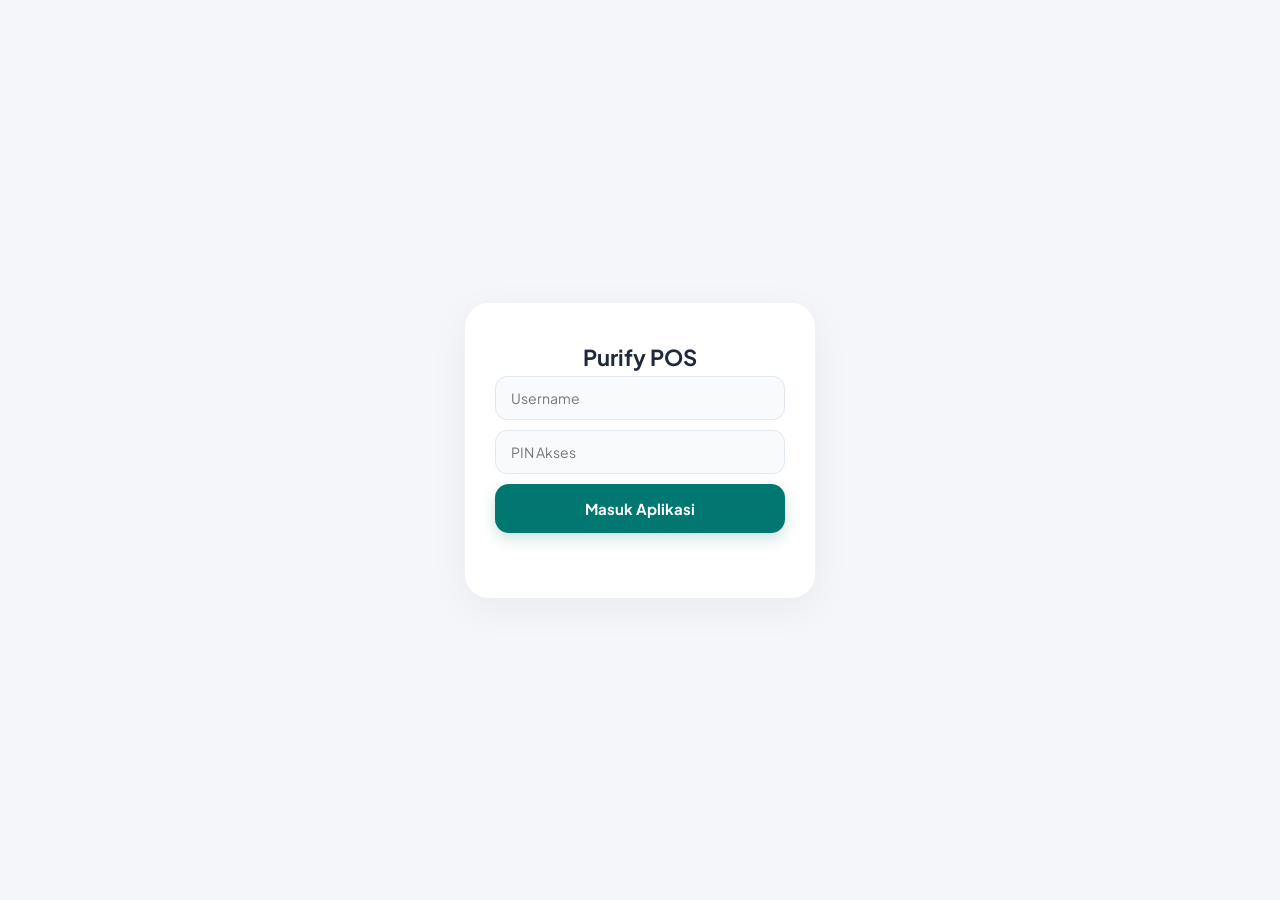
==== index.html @ dd69a397 "Add files via upload" ====
<!DOCTYPE html>
<html lang="id">
<head>
    <meta charset="UTF-8">
    <meta name="viewport" content="width=device-width, initial-scale=1.0, maximum-scale=1.0, user-scalable=no">
    <title>Purify POS</title>
    <link href="https://fonts.googleapis.com/css2?family=Plus+Jakarta+Sans:wght@400;600;700&display=swap" rel="stylesheet">
    <link rel="stylesheet" href="style.css">
</head>
<body>

    <div id="loginScreen" class="login-wrapper">
        <div class="login-card">
            <h2>Purify POS</h2>
            <input type="text" id="loginUsername" class="input-field" placeholder="Username">
            <input type="password" id="loginPin" class="input-field" placeholder="PIN Akses">
            <button id="loginBtn" class="btn-primary">Masuk Aplikasi</button>
            <p id="loginMessage" style="color:red; font-size:12px;"></p>
        </div>
    </div>

    <div id="mainApp" style="display: none;">
        <header class="app-header">
            <div class="brand-info"><h1>Purify Laundry</h1><span id="activeUserLabel"></span></div>
            <button id="logoutBtn" class="icon-btn">⎋</button>
        </header>

        <!-- DASHBOARD -->
        <div id="dashboardView" class="view-section active">
            <div class="dashboard-container">
                <h2 id="welcomeGreeting">Halo!</h2>
                <div id="financeCard" class="finance-card" style="display:none; background:#007770; color:white; padding:15px; border-radius:10px; margin-bottom:15px;">
                    <div style="display:flex; justify-content:space-between;">
                        <h3>📊 Ringkasan Keuangan</h3>
                        <button onclick="setSaldoAwal()">⚙️ Saldo Awal</button>
                    </div>
                    <div style="display:grid; grid-template-columns:1fr 1fr;">
                        <div><p>Saldo Aktual</p><h2 id="saldoAktualTxt">Rp 0</h2></div>
                        <div><p>Saldo Proyeksi</p><h2 id="saldoProyeksiTxt">Rp 0</h2></div>
                    </div>
                </div>
                <div class="menu-grid">
                    <div class="menu-card" id="cardPos" onclick="switchView('posView')">🛒 Kasir</div>
                    <div class="menu-card" id="cardCashOut" onclick="switchView('cashOutView')">💸 Kas Keluar</div>
                    <div class="menu-card" id="cardHistory" onclick="switchView('historyView')">📋 Riwayat</div>
                    <div class="menu-card" id="cardFinance" onclick="switchView('dashboardView')">📊 Keuangan</div>
                    <div class="menu-card" id="cardAddService" onclick="openAddProductModal()">➕ Layanan</div>
                    <div class="menu-card" id="cardSettings" onclick="switchView('settingsView')">⚙️ Pengaturan</div>
                </div>
            </div>
        </div>

        <!-- HALAMAN LAIN -->
        <div id="posView" class="view-section" style="display:none;">...</div>
        <div id="cashOutView" class="view-section" style="display:none;">...</div>
        <div id="historyView" class="view-section" style="display:none;">...</div>
        <div id="settingsView" class="view-section" style="display:none;">
            <h2>Pengaturan Pengguna</h2>
            <button onclick="document.getElementById('addUserModal').style.display='flex'">+ Tambah User</button>
            <div id="userList"></div>
        </div>

        <!-- MODALS -->
        <div id="addUserModal" class="modal-overlay" style="display:none;">
            <div class="modal-card">
                <h3>Tambah Pengguna</h3>
                <input type="text" id="newUsername" placeholder="Username">
                <input type="number" id="newUserPin" placeholder="PIN">
                <select id="newUserRole"><option value="Kasir">Kasir</option><option value="Owner">Owner</option></select>
                <div id="permsContainer">
                    <label><input type="checkbox" class="perm-checkbox" value="pos"> POS</label>
                    <label><input type="checkbox" class="perm-checkbox" value="cash_out"> Kas Keluar</label>
                    <label><input type="checkbox" class="perm-checkbox" value="history"> Riwayat</label>
                </div>
                <button id="saveUserBtn">Simpan</button>
            </div>
        </div>
        <div id="editUserModal" class="modal-overlay" style="display:none;">...</div>
    </div>
    <script src="script.js"></script>
</body>
</html>
---- style.css ----
:root {
    --primary: #007770;
    --primary-dark: #005b54;
    --bg-color: #f4f6f9;
    --surface: #ffffff;
    --text-main: #1e293b;
    --text-muted: #64748b;
    --border-color: #e2e8f0;
    --danger: #ef4444;
}

* { box-sizing: border-box; margin: 0; padding: 0; font-family: 'Plus Jakarta Sans', sans-serif; }
body { background-color: var(--bg-color); color: var(--text-main); -webkit-tap-highlight-color: transparent; }

/* Login Screen */
.login-wrapper { position: fixed; inset: 0; background: var(--bg-color); display: flex; justify-content: center; align-items: center; z-index: 9999; }
.login-card { background: var(--surface); padding: 40px 30px; border-radius: 24px; box-shadow: 0 10px 40px rgba(0,0,0,0.05); width: 90%; max-width: 350px; text-align: center; }
.login-logo { background: var(--primary); color: white; width: 60px; height: 60px; border-radius: 18px; display: flex; justify-content: center; align-items: center; font-size: 28px; font-weight: 700; margin: 0 auto 20px; box-shadow: 0 8px 20px rgba(0, 119, 112, 0.25); }
.login-card h2 { font-size: 22px; color: var(--text-main); margin-bottom: 5px; }
.login-card p { font-size: 14px; color: var(--text-muted); margin-bottom: 25px; }
.error-text { color: var(--danger); font-size: 13px; margin-top: 10px; font-weight: 500; }

/* Header Utama */
.app-header { background: var(--surface); padding: 15px 20px; display: flex; justify-content: space-between; align-items: center; border-bottom: 1px solid var(--border-color); position: sticky; top: 0; z-index: 100; }
.brand-info h1 { font-size: 18px; font-weight: 700; color: var(--primary); }
.user-badge { font-size: 11px; background: #e2e8f0; padding: 3px 8px; border-radius: 12px; font-weight: 600; color: var(--text-muted); }
.header-actions { display: flex; gap: 10px; }
.icon-btn { background: #f1f5f9; border: none; width: 36px; height: 36px; border-radius: 50%; font-size: 18px; color: var(--text-main); font-weight: 600; cursor: pointer; transition: 0.2s; }
.icon-btn:hover { background: #e2e8f0; }
.logout-btn { color: var(--danger); font-size: 16px; }

/* Scroll Kategori */
.category-scroll { display: flex; gap: 10px; padding: 15px 20px; overflow-x: auto; white-space: nowrap; background: var(--bg-color); scrollbar-width: none; }
.category-scroll::-webkit-scrollbar { display: none; }
.tab-btn { background: var(--surface); border: 1px solid var(--border-color); padding: 8px 20px; border-radius: 20px; font-size: 14px; font-weight: 600; color: var(--text-muted); cursor: pointer; transition: 0.2s; }
.tab-btn.active { background: var(--primary); color: white; border-color: var(--primary); box-shadow: 0 4px 10px rgba(0, 119, 112, 0.2); }

/* Grid Produk */
.product-area { padding: 0 20px 100px 20px; }
.product-grid { display: grid; grid-template-columns: repeat(2, 1fr); gap: 12px; }
.product-card { background: var(--surface); padding: 15px; border-radius: 16px; box-shadow: 0 2px 8px rgba(0,0,0,0.03); text-align: left; cursor: pointer; position: relative; border: 1px solid transparent; transition: 0.2s; }
.product-card:active { transform: scale(0.97); }
.product-card h4 { font-size: 13px; color: var(--text-main); margin-bottom: 6px; line-height: 1.3; }
.product-card p { font-size: 14px; color: var(--primary); font-weight: 700; }
.delete-product-btn { position: absolute; top: -5px; right: -5px; background: var(--danger); color: white; border: none; width: 24px; height: 24px; border-radius: 50%; font-size: 12px; cursor: pointer; box-shadow: 0 2px 5px rgba(239, 68, 68, 0.3); }

/* Floating Cart (Melayang Bawah) */
.floating-cart { position: fixed; bottom: 20px; left: 50%; transform: translateX(-50%); width: 90%; max-width: 400px; background: var(--primary-dark); border-radius: 100px; padding: 10px 15px 10px 25px; display: flex; justify-content: space-between; align-items: center; box-shadow: 0 10px 25px rgba(0, 91, 84, 0.4); z-index: 1000; animation: slideUp 0.3s ease-out; }
@keyframes slideUp { from { bottom: -100px; } to { bottom: 20px; } }
.fc-info { display: flex; flex-direction: column; }
.fc-count { color: #cbd5e1; font-size: 11px; font-weight: 600; }
.fc-total { color: white; font-size: 16px; font-weight: 700; }
.fc-btn { background: white; color: var(--primary-dark); border: none; padding: 8px 16px; border-radius: 50px; font-size: 13px; font-weight: 700; cursor: pointer; display: flex; align-items: center; gap: 5px; }

/* Bottom Sheet Checkout (Layar Meluncur) */
.checkout-overlay { position: fixed; inset: 0; background: rgba(0,0,0,0.5); z-index: 1999; opacity: 0; visibility: hidden; transition: 0.3s; backdrop-filter: blur(2px); }
.checkout-overlay.active { opacity: 1; visibility: visible; }
.bottom-sheet { position: fixed; bottom: 0; left: 0; width: 100%; height: 85vh; background: var(--surface); border-radius: 24px 24px 0 0; z-index: 2000; transform: translateY(100%); transition: transform 0.3s cubic-bezier(0.2, 0.8, 0.2, 1); display: flex; flex-direction: column; box-shadow: 0 -10px 30px rgba(0,0,0,0.1); }
.bottom-sheet.active { transform: translateY(0); }
.sheet-header { padding: 20px; border-bottom: 1px solid var(--border-color); display: flex; justify-content: space-between; align-items: center; }
.sheet-header h2 { font-size: 18px; }
.close-btn { background: #f1f5f9; border: none; width: 30px; height: 30px; border-radius: 50%; font-size: 16px; font-weight: bold; cursor: pointer; }
.sheet-body { flex: 1; overflow-y: auto; padding: 20px; }

/* Isi Keranjang */
.cart-item-row { display: flex; justify-content: space-between; align-items: center; padding: 12px 0; border-bottom: 1px dashed var(--border-color); }
.cart-item-info span { font-size: 13px; font-weight: 600; }
.cart-item-qty { display: flex; align-items: center; gap: 8px; margin-top: 5px; }
.qty-input { width: 55px; padding: 5px; text-align: center; border: 1px solid var(--border-color); border-radius: 6px; font-size: 13px; font-weight: 600; outline: none; }
.btn-remove { background: #fee2e2; color: var(--danger); border: none; width: 28px; height: 28px; border-radius: 6px; font-weight: bold; }

/* Input & Formulir */
.input-field, .input-prefix { width: 100%; padding: 12px 15px; border: 1px solid var(--border-color); border-radius: 12px; font-size: 14px; background: #f8fafc; outline: none; margin-bottom: 10px; }
.input-field:focus { border-color: var(--primary); background: white; }
.payment-section h3 { font-size: 14px; color: var(--text-muted); margin-bottom: 10px; }
.summary-row { display: flex; justify-content: space-between; align-items: center; font-size: 14px; font-weight: 600; color: var(--text-muted); margin-bottom: 10px; }
.highlight-text { font-size: 18px; font-weight: 700; color: var(--text-main); }
.input-prefix { display: flex; align-items: center; padding: 0 15px; margin-bottom: 0; }
.input-prefix input { border: none; background: transparent; width: 100%; text-align: right; font-weight: 700; font-size: 16px; outline: none; }
.divider { border-top: 1px solid var(--border-color); padding-top: 12px; margin-top: 5px; }
.sheet-footer { padding: 20px; border-top: 1px solid var(--border-color); background: white; }

/* Tombol Utama */
.btn-primary { width: 100%; background: var(--primary); color: white; border: none; padding: 15px; border-radius: 14px; font-size: 15px; font-weight: 700; cursor: pointer; box-shadow: 0 6px 15px rgba(0, 119, 112, 0.2); }
.btn-primary:disabled { background: #94a3b8; box-shadow: none; }
.btn-primary-small { background: var(--primary); color: white; border: none; padding: 10px 20px; border-radius: 10px; font-weight: 600; cursor: pointer; }
.btn-text { background: none; border: none; color: var(--text-muted); font-weight: 600; cursor: pointer; }

/* Modal Tambah Layanan */
.modal-overlay { position: fixed; inset: 0; background: rgba(0,0,0,0.5); display: flex; justify-content: center; align-items: center; z-index: 3000; }
.modal-card { background: white; padding: 25px; border-radius: 20px; width: 90%; max-width: 350px; }
.input-group { display: flex; flex-direction: column; gap: 5px; margin-bottom: 15px; }
.input-group label { font-size: 12px; font-weight: 600; color: var(--text-muted); }
.input-group input, .input-group select { padding: 12px; border: 1px solid var(--border-color); border-radius: 10px; font-size: 14px; background: #f8fafc; outline: none; }
.modal-actions { display: flex; justify-content: flex-end; gap: 15px; margin-top: 20px; }

@media (min-width: 768px) {
    .product-grid { grid-template-columns: repeat(4, 1fr); }
    .bottom-sheet { width: 450px; left: auto; right: 0; border-radius: 24px 0 0 24px; height: 100vh; transform: translateX(100%); }
    .bottom-sheet.active { transform: translateX(0); }
}
/* --- BOTTOM NAVIGATION BAR --- */
.bottom-nav {
    position: fixed;
    bottom: 0; left: 0; width: 100%;
    height: 60px;
    background: var(--surface);
    border-top: 1px solid var(--border-color);
    display: flex;
    justify-content: space-around;
    align-items: center;
    z-index: 500;
}

.nav-item {
    background: none; border: none;
    display: flex; flex-direction: column; align-items: center;
    gap: 2px; cursor: pointer; color: var(--text-muted);
    font-size: 11px; font-weight: 600; width: 50%;
    transition: 0.2s;
}

.nav-icon { font-size: 20px; }
.nav-item.active { color: var(--primary); }

/* Penyesuaian agar konten tidak tertutup nav bar & floating cart */
.product-area { padding: 0 20px 140px 20px; }

/* --- HALAMAN RIWAYAT TRANSAKSI --- */
.view-section { width: 100%; }
.history-header {
    padding: 15px 20px; display: flex; justify-content: space-between; align-items: center;
    background: var(--surface); border-bottom: 1px solid var(--border-color);
}
.history-header h2 { font-size: 18px; color: var(--text-main); }
.history-list { padding: 15px 20px 100px 20px; display: flex; flex-direction: column; gap: 12px; }

.history-card {
    background: var(--surface);
    border-radius: 14px;
    padding: 15px;
    box-shadow: 0 2px 8px rgba(0,0,0,0.03);
    border: 1px solid var(--border-color);
    display: flex;
    flex-direction: column;
    gap: 8px;
}

.hc-top { display: flex; justify-content: space-between; align-items: center; }
.hc-inv { font-weight: 700; font-size: 13px; color: var(--primary); }
.hc-date { font-size: 11px; color: var(--text-muted); }
.hc-middle { font-size: 13px; color: var(--text-main); font-weight: 600; border-top: 1px dashed var(--border-color); border-bottom: 1px dashed var(--border-color); padding: 8px 0; }
.hc-bottom { display: flex; justify-content: space-between; align-items: center; }
.hc-cust { font-size: 12px; color: var(--text-muted); }
.hc-total { font-size: 14px; font-weight: 700; color: var(--text-main); }

/* Badge Status Lunas / Belum Lunas */
.badge {
    font-size: 10px; font-weight: 700; padding: 3px 8px; border-radius: 6px;
    text-transform: uppercase;
}
.badge.lunas { background: #d1fae5; color: #065f46; }
.badge.belum { background: #fee2e2; color: #991b1b; }
/* --- TOMBOL WHATSAPP DI RIWAYAT --- */
.btn-wa {
    background: #25D366; /* Warna Hijau Khas WhatsApp */
    color: white;
    border: none;
    padding: 6px 12px;
    border-radius: 8px;
    font-size: 11px;
    font-weight: 700;
    cursor: pointer;
    box-shadow: 0 4px 10px rgba(37, 211, 102, 0.3);
    transition: 0.2s;
}
.btn-wa:active {
    transform: scale(0.95);
}

/* --- DASHBOARD MENU UTAMA --- */
.dashboard-container {
    padding: 20px;
    display: flex;
    flex-direction: column;
    gap: 20px;
    max-width: 600px;
    margin: 0 auto;
}

.dashboard-banner {
    background: linear-gradient(135deg, var(--primary), #004d47);
    color: white;
    padding: 24px;
    border-radius: 16px;
    box-shadow: 0 4px 15px rgba(0, 119, 112, 0.2);
}

.dashboard-banner h2 { font-size: 20px; margin-bottom: 5px; }
.dashboard-banner p { font-size: 13px; opacity: 0.9; }

.menu-grid {
    display: grid;
    grid-template-columns: repeat(2, 1fr);
    gap: 15px;
}

.menu-card {
    background: var(--surface);
    border: 1px solid var(--border-color);
    border-radius: 16px;
    padding: 20px;
    display: flex;
    flex-direction: column;
    align-items: center;
    justify-content: center;
    gap: 12px;
    cursor: pointer;
    box-shadow: 0 2px 8px rgba(0,0,0,0.03);
    transition: 0.2s;
}

.menu-card:active {
    transform: scale(0.96);
    background: #f1f5f9;
}

.menu-icon {
    font-size: 32px;
    background: #e0f2f1;
    width: 60px; height: 60px;
    display: flex; align-items: center; justify-content: center;
    border-radius: 50%;
}

.menu-title {
    font-size: 14px;
    font-weight: 700;
    color: var(--text-main);
    text-align: center;
}

/* Tombol Kembali ke Menu Utama di setiap halaman */
.back-header {
    display: flex;
    align-items: center;
    gap: 12px;
    padding: 15px 20px;
    background: var(--surface);
    border-bottom: 1px solid var(--border-color);
}
.back-btn {
    background: none; border: none; font-size: 20px; cursor: pointer; color: var(--text-main);
}
.back-header h2 { font-size: 16px; color: var(--text-main); }
/* --- FORMULIR KASIR (ONE-PAGE POS) --- */
.form-card {
    background: var(--surface);
    border: 1px solid var(--border-color);
    border-radius: 12px;
    padding: 15px;
    box-shadow: 0 2px 8px rgba(0,0,0,0.02);
}
.form-card h3 {
    font-size: 14px;
    color: var(--primary);
    margin-bottom: 12px;
    border-bottom: 1px dashed var(--border-color);
    padding-bottom: 8px;
}
.bottom-sticky-bar {
    position: fixed;
    bottom: 0; left: 0; width: 100%;
    background: var(--surface);
    padding: 15px 20px;
    border-top: 1px solid var(--border-color);
    box-shadow: 0 -4px 15px rgba(0,0,0,0.05);
    z-index: 100;
}
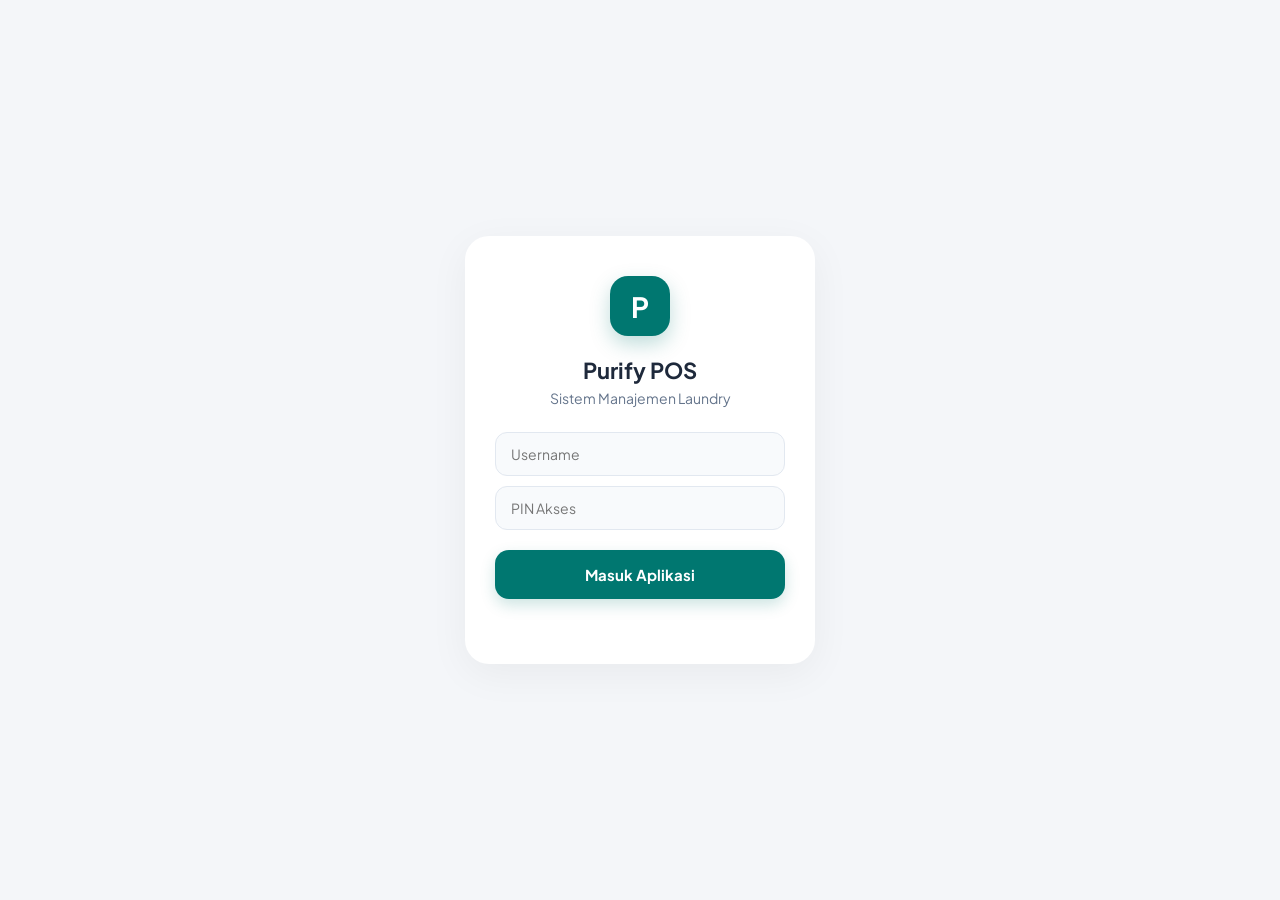
==== commit cba15d80: "Add files via upload" ====
--- a/index.html
+++ b/index.html
@@ -1,82 +1,488 @@
 <!DOCTYPE html>
+
 <html lang="id">
+
 <head>
+
     <meta charset="UTF-8">
+
     <meta name="viewport" content="width=device-width, initial-scale=1.0, maximum-scale=1.0, user-scalable=no">
+
     <title>Purify POS</title>
-    <link href="https://fonts.googleapis.com/css2?family=Plus+Jakarta+Sans:wght@400;600;700&display=swap" rel="stylesheet">
+
+    <link rel="manifest" href="manifest.json">
+
+    <meta name="theme-color" content="#007770">
+
+    <link rel="apple-touch-icon" href="icon-192.png">
+
+    <link href="https://fonts.googleapis.com/css2?family=Plus+Jakarta+Sans:wght@400;500;600;700&display=swap" rel="stylesheet">
+
     <link rel="stylesheet" href="style.css">
+
 </head>
+
 <body>
 
+
+
+    <!-- LAYAR LOGIN -->
+
     <div id="loginScreen" class="login-wrapper">
+
         <div class="login-card">
+
+            <div class="login-logo">P</div>
+
             <h2>Purify POS</h2>
+
+            <p>Sistem Manajemen Laundry</p>
+
             <input type="text" id="loginUsername" class="input-field" placeholder="Username">
+
             <input type="password" id="loginPin" class="input-field" placeholder="PIN Akses">
-            <button id="loginBtn" class="btn-primary">Masuk Aplikasi</button>
-            <p id="loginMessage" style="color:red; font-size:12px;"></p>
-        </div>
+
+            <button id="loginBtn" class="btn-primary" style="margin-top: 10px;">Masuk Aplikasi</button>
+
+            <p id="loginMessage" class="error-text"></p>
+
+        </div>
+
     </div>
 
+
+
+    <!-- APLIKASI UTAMA -->
+
     <div id="mainApp" style="display: none;">
+
         <header class="app-header">
-            <div class="brand-info"><h1>Purify Laundry</h1><span id="activeUserLabel"></span></div>
-            <button id="logoutBtn" class="icon-btn">⎋</button>
+
+            <div class="brand-info">
+
+                <h1>Purify Laundry</h1>
+
+                <span id="activeUserLabel" class="user-badge">Kasir</span>
+
+            </div>
+
+            <div class="header-actions">
+
+                <button id="logoutBtn" class="icon-btn logout-btn" title="Keluar">⎋</button>
+
+            </div>
+
         </header>
 
-        <!-- DASHBOARD -->
-        <div id="dashboardView" class="view-section active">
-            <div class="dashboard-container">
-                <h2 id="welcomeGreeting">Halo!</h2>
-                <div id="financeCard" class="finance-card" style="display:none; background:#007770; color:white; padding:15px; border-radius:10px; margin-bottom:15px;">
-                    <div style="display:flex; justify-content:space-between;">
-                        <h3>📊 Ringkasan Keuangan</h3>
-                        <button onclick="setSaldoAwal()">⚙️ Saldo Awal</button>
+
+
+       <!-- 1. HALAMAN UTAMA: DASHBOARD -->
+
+<div id="dashboardView" class="view-section active">
+
+    <div class="dashboard-container">
+
+        <div class="dashboard-banner">
+
+            <h2 id="welcomeGreeting">Halo, Kasir 👋</h2>
+
+            <p>Silakan pilih menu operasional di bawah ini:</p>
+
+        </div>
+
+
+
+        <!-- PANEL MONITORING KEUANGAN (Hanya Owner) -->
+
+        <div id="financeCard" class="finance-card" style="display: none; background: linear-gradient(135deg, var(--primary), #004d47); color: white; padding: 20px; border-radius: 16px; margin-bottom: 20px; box-shadow: 0 4px 15px rgba(0, 119, 112, 0.2);">
+
+            <div style="display: flex; justify-content: space-between; align-items: center; margin-bottom: 15px; border-bottom: 1px solid rgba(255,255,255,0.2); padding-bottom: 10px;">
+
+                <h3 style="margin: 0; font-size: 15px;">📊 Ringkasan Keuangan</h3>
+
+                <button onclick="setSaldoAwal()" style="background: rgba(255,255,255,0.2); border: none; color: white; padding: 5px 10px; border-radius: 6px; font-size: 12px; cursor: pointer;">⚙️ Saldo Awal</button>
+
+            </div>
+
+            <div style="display: grid; grid-template-columns: 1fr 1fr; gap: 15px;">
+
+                <div>
+
+                    <p style="margin: 0; font-size: 12px; opacity: 0.9;">Saldo Aktual (Di Laci)</p>
+
+                    <h2 id="saldoAktualTxt" style="margin: 5px 0 0 0; font-size: 18px; color: #a7f3d0;">Rp 0</h2>
+
+                </div>
+
+                <div>
+
+                    <p style="margin: 0; font-size: 12px; opacity: 0.9;">Saldo Proyeksi (+Piutang)</p>
+
+                    <h2 id="saldoProyeksiTxt" style="margin: 5px 0 0 0; font-size: 18px; color: #fde68a;">Rp 0</h2>
+
+                </div>
+
+            </div>
+
+        </div>
+
+
+
+        <!-- GRID MENU -->
+
+        <div class="menu-grid">
+
+            <div class="menu-card" id="cardPos" onclick="switchView('posView')">
+
+                <div class="menu-icon">🛒</div><span class="menu-title">Kasir (POS)</span>
+
+            </div>
+
+            <div class="menu-card" id="cardCashOut" onclick="switchView('cashOutView')">
+
+                <div class="menu-icon">💸</div><span class="menu-title">Kas Keluar</span>
+
+            </div>
+
+            <div class="menu-card" id="cardHistory" onclick="switchView('historyView')">
+
+                <div class="menu-icon">📋</div><span class="menu-title">Riwayat</span>
+
+            </div>
+
+            <div class="menu-card" id="cardFinance" onclick="switchView('dashboardView')">
+
+                <div class="menu-icon">📊</div><span class="menu-title">Keuangan</span>
+
+            </div>
+
+            <div class="menu-card" id="cardAddService" onclick="openAddProductModal()">
+
+                <div class="menu-icon">➕</div><span class="menu-title">Tambah Layanan</span>
+
+            </div>
+
+            <div class="menu-card" id="cardSettings" onclick="switchView('settingsView')">
+
+                <div class="menu-icon">⚙️</div><span class="menu-title">Pengaturan</span>
+
+            </div>
+
+        </div>
+
+    </div>
+
+</div>
+
+
+
+        <!-- 2. HALAMAN KASIR (FULL FORM) -->
+
+        <div id="posView" class="view-section" style="display: none; padding-bottom: 100px;">
+
+            <div class="back-header">
+
+                <button class="back-btn" onclick="switchView('dashboardView')">←</button>
+
+                <h2>Formulir Transaksi Baru</h2>
+
+            </div>
+
+            <div style="padding: 15px; display: flex; flex-direction: column; gap: 15px;">
+
+                <div class="form-card">
+
+                    <h3>1. Data Pelanggan</h3>
+
+                    <input type="text" id="customerName" class="input-field" placeholder="Nama Pelanggan (Ketik untuk cari...)" list="customerList" autocomplete="off">
+
+                    <datalist id="customerList"></datalist>
+
+                    <input type="tel" id="customerWA" class="input-field" placeholder="No. WhatsApp (Otomatis jika data ada)">
+
+                </div>
+
+                <div class="form-card">
+
+                    <h3>2. Pilih Layanan</h3>
+
+                    <div class="category-scroll" style="margin-bottom: 10px;">
+
+                        <button class="tab-btn active" data-category="Kiloan">Kiloan</button>
+
+                        <button class="tab-btn" data-category="Satuan">Satuan</button>
+
                     </div>
-                    <div style="display:grid; grid-template-columns:1fr 1fr;">
-                        <div><p>Saldo Aktual</p><h2 id="saldoAktualTxt">Rp 0</h2></div>
-                        <div><p>Saldo Proyeksi</p><h2 id="saldoProyeksiTxt">Rp 0</h2></div>
+
+                    <div class="product-grid" id="productGrid" style="display: grid; grid-template-columns: 1fr 1fr; gap: 10px; max-height: 250px; overflow-y: auto; padding: 10px; background: #f8fafc; border-radius: 8px; border: 1px solid #e2e8f0;"></div>
+
+                </div>
+
+                <div class="form-card">
+
+                    <h3>3. Rincian Pesanan</h3>
+
+                    <div class="cart-items" id="cartItems"></div>
+
+                </div>
+
+                <div class="form-card">
+
+                    <h3>4. Pembayaran</h3>
+
+                    <div class="summary-row" style="margin-bottom: 12px;">
+
+                        <span style="font-size: 13px; font-weight: 600;">Status Pembayaran</span>
+
+                        <select id="paymentStatus" class="input-field" style="width: 150px; margin-bottom: 0; padding: 8px; font-weight: 600; color: var(--primary);">
+
+                            <option value="Lunas">Lunas</option><option value="Belum Lunas">Belum Lunas (Nanti)</option>
+
+                        </select>
+
                     </div>
-                </div>
-                <div class="menu-grid">
-                    <div class="menu-card" id="cardPos" onclick="switchView('posView')">🛒 Kasir</div>
-                    <div class="menu-card" id="cardCashOut" onclick="switchView('cashOutView')">💸 Kas Keluar</div>
-                    <div class="menu-card" id="cardHistory" onclick="switchView('historyView')">📋 Riwayat</div>
-                    <div class="menu-card" id="cardFinance" onclick="switchView('dashboardView')">📊 Keuangan</div>
-                    <div class="menu-card" id="cardAddService" onclick="openAddProductModal()">➕ Layanan</div>
-                    <div class="menu-card" id="cardSettings" onclick="switchView('settingsView')">⚙️ Pengaturan</div>
-                </div>
-            </div>
-        </div>
-
-        <!-- HALAMAN LAIN -->
-        <div id="posView" class="view-section" style="display:none;">...</div>
-        <div id="cashOutView" class="view-section" style="display:none;">...</div>
-        <div id="historyView" class="view-section" style="display:none;">...</div>
-        <div id="settingsView" class="view-section" style="display:none;">
-            <h2>Pengaturan Pengguna</h2>
-            <button onclick="document.getElementById('addUserModal').style.display='flex'">+ Tambah User</button>
-            <div id="userList"></div>
-        </div>
+
+                    <div class="summary-row"><span>Total Tagihan</span><span id="totalPrice" class="highlight-text">Rp 0</span></div>
+
+                    <div class="summary-row input-row">
+
+                        <span>Tunai / Bayar</span>
+
+                        <div class="input-prefix"><span>Rp</span><input type="number" id="cashGiven" placeholder="0"></div>
+
+                    </div>
+
+                    <div class="summary-row divider"><span>Kembalian</span><span id="changeAmount">Rp 0</span></div>
+
+                </div>
+
+            </div>
+
+            <div class="bottom-sticky-bar">
+
+                <button class="btn-primary" id="checkoutBtn" style="width: 100%; font-size: 15px; padding: 14px;">Selesaikan Transaksi</button>
+
+            </div>
+
+        </div>
+
+
+
+        <!-- 3. HALAMAN KAS KELUAR -->
+
+        <div id="cashOutView" class="view-section" style="display: none;">
+
+            <div class="back-header"><button class="back-btn" onclick="switchView('dashboardView')">←</button><h2>Pencatatan Kas Keluar</h2></div>
+
+            <div style="padding: 20px;">
+
+                <button id="openCashOutModal" class="btn-primary" style="margin-bottom: 20px;">+ Catat Pengeluaran Baru</button>
+
+                <div class="history-list" id="cashOutList"></div>
+
+            </div>
+
+        </div>
+
+
+
+        <!-- 4. HALAMAN RIWAYAT TRANSAKSI -->
+
+        <div id="historyView" class="view-section" style="display: none;">
+
+            <div class="back-header"><button class="back-btn" onclick="switchView('dashboardView')">←</button><h2>Riwayat Transaksi</h2><button id="refreshHistoryBtn" class="icon-btn" title="Muat Ulang" style="margin-left: auto;">🔄</button></div>
+
+            <div class="history-list" id="historyList" style="padding: 20px; padding-bottom: 100px;"></div>
+
+        </div>
+
+
+
+        <!-- 5. HALAMAN PENGATURAN AKSES (KHUSUS OWNER) -->
+
+        <div id="settingsView" class="view-section" style="display: none;">
+
+            <div class="back-header"><button class="back-btn" onclick="switchView('dashboardView')">←</button><h2>Pengaturan Pengguna</h2></div>
+
+            <div style="padding: 20px;">
+
+                <button onclick="document.getElementById('addUserModal').style.display='flex'" class="btn-primary" style="margin-bottom: 20px;">+ Tambah Pengguna</button>
+
+                <div class="history-list" id="userList"></div>
+
+            </div>
+
+        </div>
+
+
 
         <!-- MODALS -->
-        <div id="addUserModal" class="modal-overlay" style="display:none;">
+
+        <!-- Modal Tambah Layanan -->
+
+        <div id="addProductModal" class="modal-overlay" style="display: none;">
+
             <div class="modal-card">
-                <h3>Tambah Pengguna</h3>
-                <input type="text" id="newUsername" placeholder="Username">
-                <input type="number" id="newUserPin" placeholder="PIN">
-                <select id="newUserRole"><option value="Kasir">Kasir</option><option value="Owner">Owner</option></select>
-                <div id="permsContainer">
-                    <label><input type="checkbox" class="perm-checkbox" value="pos"> POS</label>
-                    <label><input type="checkbox" class="perm-checkbox" value="cash_out"> Kas Keluar</label>
-                    <label><input type="checkbox" class="perm-checkbox" value="history"> Riwayat</label>
-                </div>
-                <button id="saveUserBtn">Simpan</button>
-            </div>
-        </div>
-        <div id="editUserModal" class="modal-overlay" style="display:none;">...</div>
+
+                <h3>Tambah Layanan</h3>
+
+                <div class="input-group"><label>Nama Layanan</label><input type="text" id="newProductName"></div>
+
+                <div class="input-group"><label>Harga (Rp)</label><input type="number" id="newProductPrice"></div>
+
+                <div class="input-group">
+
+                    <label>Kategori</label>
+
+                    <select id="newProductCategory"><option value="Kiloan">Cuci Kiloan</option><option value="Satuan">Cuci Satuan</option></select>
+
+                </div>
+
+                <div class="modal-actions">
+
+                    <button id="cancelAddBtn" class="btn-text">Batal</button>
+
+                    <button id="saveProductBtn" class="btn-primary-small">Simpan</button>
+
+                </div>
+
+            </div>
+
+        </div>
+
+       
+
+        <!-- Modal Kas Keluar -->
+
+        <div id="cashOutModal" class="modal-overlay" style="display: none;">
+
+            <div class="modal-card">
+
+                <h3>Form Kas Keluar</h3>
+
+                <div class="input-group"><label>Keterangan Pengeluaran</label><input type="text" id="coDescription"></div>
+
+                <div class="input-group"><label>Jumlah Nominal (Rp)</label><input type="number" id="coAmount"></div>
+
+                <div class="modal-actions">
+
+                    <button id="cancelCoBtn" class="btn-text">Batal</button>
+
+                    <button id="saveCoBtn" class="btn-primary-small">Simpan</button>
+
+                </div>
+
+            </div>
+
+        </div>
+
+
+
+        <!-- MODAL TAMBAH PENGGUNA DENGAN CHECKBOX HAK AKSES -->
+
+        <div id="addUserModal" class="modal-overlay" style="display: none;">
+
+            <div class="modal-card" style="max-height: 90vh; overflow-y: auto;">
+
+                <h3>Tambah Pengguna & Hak Akses</h3>
+
+                <div class="input-group"><label>Username</label><input type="text" id="newUsername" placeholder="Cth: kasir_satu"></div>
+
+                <div class="input-group"><label>PIN Akses (Angka)</label><input type="number" id="newUserPin" placeholder="Cth: 123456"></div>
+
+                <div class="input-group">
+
+                    <label>Peran (Role Label)</label>
+
+                    <input type="text" id="newUserRole" value="Kasir" placeholder="Cth: Kasir / Staff">
+
+                </div>
+
+               
+
+                <div class="input-group" style="margin-top: 15px;">
+
+                    <label style="font-weight: 700; color: var(--primary); margin-bottom: 8px; display: block;">Pilih Menu yang Diizinkan:</label>
+
+                    <div style="display: flex; flex-direction: column; gap: 8px; background: #f8fafc; padding: 10px; border-radius: 8px; border: 1px solid #e2e8f0;">
+
+                        <label style="font-size: 13px; display: flex; align-items: center; gap: 8px; cursor: pointer;"><input type="checkbox" class="perm-checkbox" value="pos" checked> 🛒 Akses Kasir (POS)</label>
+
+                        <label style="font-size: 13px; display: flex; align-items: center; gap: 8px; cursor: pointer;"><input type="checkbox" class="perm-checkbox" value="cash_out"> 💸 Akses Kas Keluar</label>
+
+                        <label style="font-size: 13px; display: flex; align-items: center; gap: 8px; cursor: pointer;"><input type="checkbox" class="perm-checkbox" value="history" checked> 📋 Akses Riwayat Transaksi</label>
+
+                        <label style="font-size: 13px; display: flex; align-items: center; gap: 8px; cursor: pointer;"><input type="checkbox" class="perm-checkbox" value="finance"> 📊 Akses Ringkasan Keuangan</label>
+
+                        <label style="font-size: 13px; display: flex; align-items: center; gap: 8px; cursor: pointer;"><input type="checkbox" class="perm-checkbox" value="catalog"> ➕ Akses Tambah/Hapus Layanan</label>
+
+                        <label style="font-size: 13px; display: flex; align-items: center; gap: 8px; cursor: pointer;"><input type="checkbox" class="perm-checkbox" value="settings"> ⚙️ Akses Pengaturan Akses</label>
+
+                    </div>
+
+                </div>
+
+
+
+                <div class="modal-actions" style="margin-top: 15px;">
+
+                    <button onclick="document.getElementById('addUserModal').style.display='none'" class="btn-text">Batal</button>
+
+                    <button id="saveUserBtn" class="btn-primary-small">Simpan Pengguna</button>
+
+                </div>
+
+            </div>
+
+        </div>
+
+       
+
+        <!-- Modal Edit Pengguna -->
+
+<div id="editUserModal" class="modal-overlay" style="display: none;">
+
+    <div class="modal-card">
+
+        <h3>Edit Akses: <span id="editUserLabel"></span></h3>
+
+        <input type="hidden" id="editUsername">
+
+        <div class="input-group"><label>PIN Baru</label><input type="number" id="editUserPin"></div>
+
+        <div class="input-group"><label>Peran</label><input type="text" id="editUserRole"></div>
+
+        <div class="input-group">
+
+            <label>Pilih Menu:</label>
+
+            <div id="editPermissionsContainer" style="display: flex; flex-direction: column; gap: 5px;">
+
+                <!-- Checkbox akan dimuat via JS -->
+
+            </div>
+
+        </div>
+
+        <div class="modal-actions">
+
+            <button onclick="document.getElementById('editUserModal').style.display='none'" class="btn-text">Batal</button>
+
+            <button id="updateUserBtn" class="btn-primary-small">Update Akses</button>
+
+        </div>
+
     </div>
+
+</div>
+
+
+
+    </div>
+
     <script src="script.js"></script>
+
 </body>
-</html>+
+</html> 
+
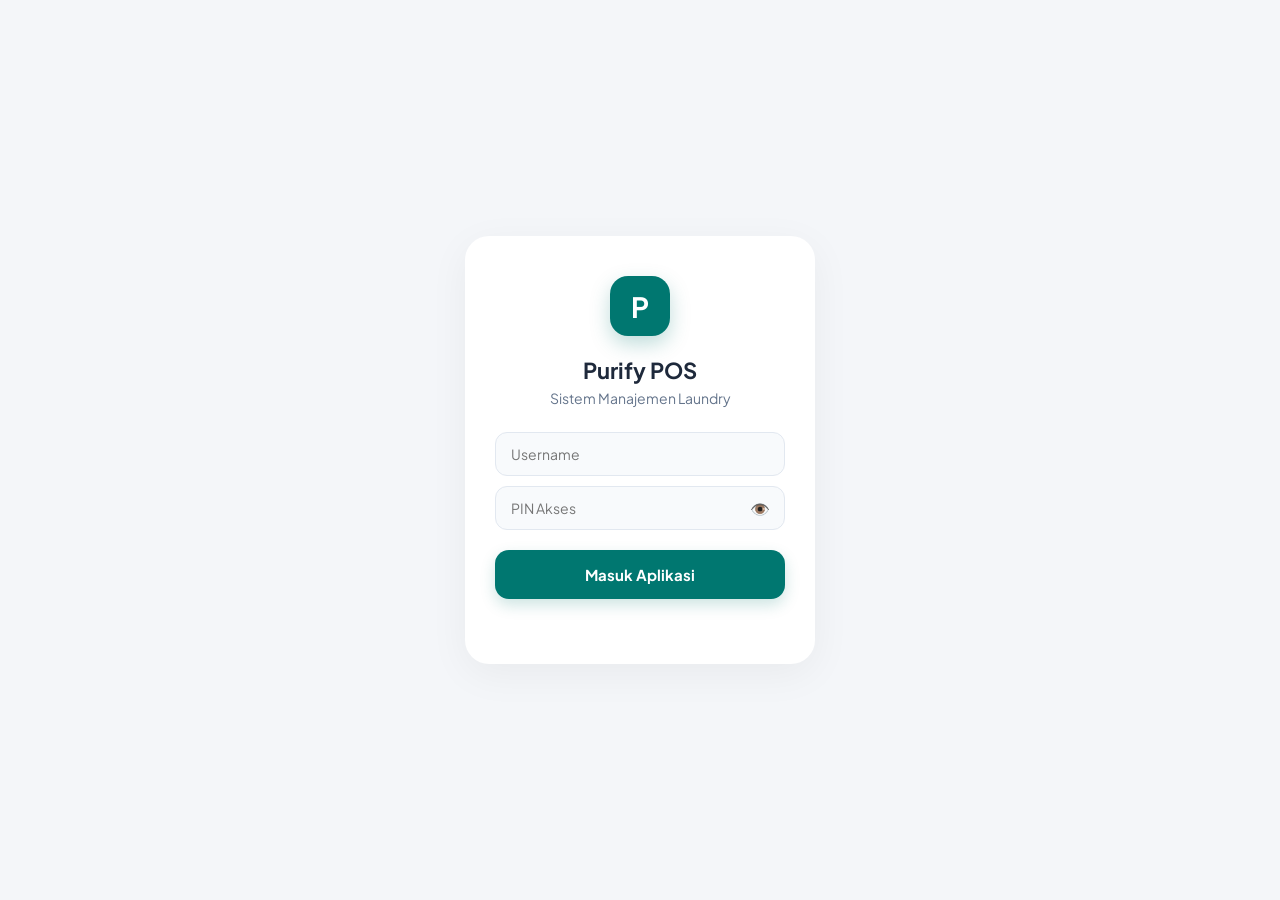
==== commit f4ae513e: "Add files via upload" ====
--- a/index.html
+++ b/index.html
@@ -1,488 +1,275 @@
 <!DOCTYPE html>
-
 <html lang="id">
-
 <head>
-
     <meta charset="UTF-8">
-
     <meta name="viewport" content="width=device-width, initial-scale=1.0, maximum-scale=1.0, user-scalable=no">
-
     <title>Purify POS</title>
-
     <link rel="manifest" href="manifest.json">
-
     <meta name="theme-color" content="#007770">
-
     <link rel="apple-touch-icon" href="icon-192.png">
-
     <link href="https://fonts.googleapis.com/css2?family=Plus+Jakarta+Sans:wght@400;500;600;700&display=swap" rel="stylesheet">
-
     <link rel="stylesheet" href="style.css">
-
 </head>
-
 <body>
 
-
-
     <!-- LAYAR LOGIN -->
-
     <div id="loginScreen" class="login-wrapper">
-
         <div class="login-card">
-
             <div class="login-logo">P</div>
-
             <h2>Purify POS</h2>
-
             <p>Sistem Manajemen Laundry</p>
-
             <input type="text" id="loginUsername" class="input-field" placeholder="Username">
-
-            <input type="password" id="loginPin" class="input-field" placeholder="PIN Akses">
-
+            <div style="position: relative; width: 100%; margin-bottom: 10px;">
+    <input type="password" id="loginPin" class="input-field" placeholder="PIN Akses" style="margin-bottom: 0; padding-right: 40px; width: 100%;">
+    <span id="togglePassword" style="position: absolute; right: 15px; top: 50%; transform: translateY(-50%); cursor: pointer; font-size: 16px;">👁️</span>
+</div>
             <button id="loginBtn" class="btn-primary" style="margin-top: 10px;">Masuk Aplikasi</button>
-
             <p id="loginMessage" class="error-text"></p>
-
-        </div>
-
+        </div>
     </div>
 
-
-
     <!-- APLIKASI UTAMA -->
-
     <div id="mainApp" style="display: none;">
-
         <header class="app-header">
-
             <div class="brand-info">
-
                 <h1>Purify Laundry</h1>
-
                 <span id="activeUserLabel" class="user-badge">Kasir</span>
-
-            </div>
-
+            </div>
             <div class="header-actions">
-
                 <button id="logoutBtn" class="icon-btn logout-btn" title="Keluar">⎋</button>
-
-            </div>
-
+            </div>
         </header>
 
-
-
        <!-- 1. HALAMAN UTAMA: DASHBOARD -->
-
-<div id="dashboardView" class="view-section active">
-
-    <div class="dashboard-container">
-
-        <div class="dashboard-banner">
-
-            <h2 id="welcomeGreeting">Halo, Kasir 👋</h2>
-
-            <p>Silakan pilih menu operasional di bawah ini:</p>
-
-        </div>
-
-
-
-        <!-- PANEL MONITORING KEUANGAN (Hanya Owner) -->
-
-        <div id="financeCard" class="finance-card" style="display: none; background: linear-gradient(135deg, var(--primary), #004d47); color: white; padding: 20px; border-radius: 16px; margin-bottom: 20px; box-shadow: 0 4px 15px rgba(0, 119, 112, 0.2);">
-
-            <div style="display: flex; justify-content: space-between; align-items: center; margin-bottom: 15px; border-bottom: 1px solid rgba(255,255,255,0.2); padding-bottom: 10px;">
-
-                <h3 style="margin: 0; font-size: 15px;">📊 Ringkasan Keuangan</h3>
-
-                <button onclick="setSaldoAwal()" style="background: rgba(255,255,255,0.2); border: none; color: white; padding: 5px 10px; border-radius: 6px; font-size: 12px; cursor: pointer;">⚙️ Saldo Awal</button>
-
-            </div>
-
-            <div style="display: grid; grid-template-columns: 1fr 1fr; gap: 15px;">
-
-                <div>
-
-                    <p style="margin: 0; font-size: 12px; opacity: 0.9;">Saldo Aktual (Di Laci)</p>
-
-                    <h2 id="saldoAktualTxt" style="margin: 5px 0 0 0; font-size: 18px; color: #a7f3d0;">Rp 0</h2>
-
-                </div>
-
-                <div>
-
-                    <p style="margin: 0; font-size: 12px; opacity: 0.9;">Saldo Proyeksi (+Piutang)</p>
-
-                    <h2 id="saldoProyeksiTxt" style="margin: 5px 0 0 0; font-size: 18px; color: #fde68a;">Rp 0</h2>
-
-                </div>
-
-            </div>
-
-        </div>
-
-
-
-        <!-- GRID MENU -->
-
-        <div class="menu-grid">
-
-            <div class="menu-card" id="cardPos" onclick="switchView('posView')">
-
-                <div class="menu-icon">🛒</div><span class="menu-title">Kasir (POS)</span>
-
-            </div>
-
-            <div class="menu-card" id="cardCashOut" onclick="switchView('cashOutView')">
-
-                <div class="menu-icon">💸</div><span class="menu-title">Kas Keluar</span>
-
-            </div>
-
-            <div class="menu-card" id="cardHistory" onclick="switchView('historyView')">
-
-                <div class="menu-icon">📋</div><span class="menu-title">Riwayat</span>
-
-            </div>
-
-            <div class="menu-card" id="cardFinance" onclick="switchView('dashboardView')">
-
-                <div class="menu-icon">📊</div><span class="menu-title">Keuangan</span>
-
-            </div>
-
-            <div class="menu-card" id="cardAddService" onclick="openAddProductModal()">
-
-                <div class="menu-icon">➕</div><span class="menu-title">Tambah Layanan</span>
-
-            </div>
-
-            <div class="menu-card" id="cardSettings" onclick="switchView('settingsView')">
-
-                <div class="menu-icon">⚙️</div><span class="menu-title">Pengaturan</span>
-
-            </div>
-
+        <div id="dashboardView" class="view-section active">
+            <div class="dashboard-container">
+                <div class="dashboard-banner">
+                    <h2 id="welcomeGreeting">Halo, Kasir 👋</h2>
+                    <p>Silakan pilih menu operasional di bawah ini:</p>
+                </div>
+
+                <!-- PANEL MONITORING KEUANGAN -->
+                <div id="financeCard" class="finance-card" style="display: none; background: linear-gradient(135deg, var(--primary), #004d47); color: white; padding: 20px; border-radius: 16px; margin-bottom: 20px; box-shadow: 0 4px 15px rgba(0, 119, 112, 0.2);">
+                    <div style="display: flex; justify-content: space-between; align-items: center; margin-bottom: 15px; border-bottom: 1px solid rgba(255,255,255,0.2); padding-bottom: 10px;">
+                        <h3 style="margin: 0; font-size: 15px;">📊 Ringkasan Keuangan</h3>
+                        <button onclick="window.setSaldoAwal()" style="background: rgba(255,255,255,0.2); border: none; color: white; padding: 5px 10px; border-radius: 6px; font-size: 12px; cursor: pointer;">⚙️ Saldo Awal</button>
+                    </div>
+                    <div style="display: grid; grid-template-columns: 1fr 1fr; gap: 15px;">
+                        <div>
+                            <p style="margin: 0; font-size: 12px; opacity: 0.9;">Saldo Aktual (Di Laci)</p>
+                            <h2 id="saldoAktualTxt" style="margin: 5px 0 0 0; font-size: 18px; color: #a7f3d0;">Rp 0</h2>
+                        </div>
+                        <div>
+                            <p style="margin: 0; font-size: 12px; opacity: 0.9;">Saldo Proyeksi (+Piutang)</p>
+                            <h2 id="saldoProyeksiTxt" style="margin: 5px 0 0 0; font-size: 18px; color: #fde68a;">Rp 0</h2>
+                        </div>
+                    </div>
+                </div>
+
+                <!-- GRID MENU -->
+                <div class="menu-grid">
+                    <div class="menu-card" id="cardPos" onclick="window.switchView('posView')">
+                        <div class="menu-icon">🛒</div><span class="menu-title">Kasir (POS)</span>
+                    </div>
+                    <div class="menu-card" id="cardCashOut" onclick="window.switchView('cashOutView')">
+                        <div class="menu-icon">💸</div><span class="menu-title">Kas Keluar</span>
+                    </div>
+                    <div class="menu-card" id="cardHistory" onclick="window.switchView('historyView')">
+                        <div class="menu-icon">📋</div><span class="menu-title">Riwayat</span>
+                    </div>
+                    <!-- MENU KEUANGAN -->
+                    <div class="menu-card" id="cardFinance" onclick="window.switchView('financeView')">
+                        <div class="menu-icon">📊</div><span class="menu-title">Keuangan</span>
+                    </div>
+                    <div class="menu-card" id="cardAddService" onclick="window.openAddProductModal()">
+                        <div class="menu-icon">➕</div><span class="menu-title">Tambah Layanan</span>
+                    </div>
+                    <div class="menu-card" id="cardSettings" onclick="window.switchView('settingsView')">
+                        <div class="menu-icon">⚙️</div><span class="menu-title">Pengaturan</span>
+                    </div>
+                </div>
+            </div>
+        </div>
+
+        <!-- 2. HALAMAN KASIR (FULL FORM) -->
+        <div id="posView" class="view-section" style="display: none; padding-bottom: 100px;">
+            <div class="back-header">
+                <button class="back-btn" onclick="window.switchView('dashboardView')">←</button>
+                <h2>Formulir Transaksi Baru</h2>
+            </div>
+            <div style="padding: 15px; display: flex; flex-direction: column; gap: 15px;">
+                <div class="form-card">
+                    <h3>1. Data Pelanggan</h3>
+                    <input type="text" id="customerName" class="input-field" placeholder="Nama Pelanggan (Ketik untuk cari...)" list="customerList" autocomplete="off">
+                    <datalist id="customerList"></datalist>
+                    <input type="tel" id="customerWA" class="input-field" placeholder="No. WhatsApp (Otomatis jika data ada)">
+                </div>
+                <div class="form-card">
+                    <h3>2. Pilih Layanan</h3>
+                    <div class="category-scroll" style="margin-bottom: 10px;">
+                        <button class="tab-btn active" data-category="Kiloan">Kiloan</button>
+                        <button class="tab-btn" data-category="Satuan">Satuan</button>
+                    </div>
+                    <div class="product-grid" id="productGrid" style="display: grid; grid-template-columns: 1fr 1fr; gap: 10px; max-height: 250px; overflow-y: auto; padding: 10px; background: #f8fafc; border-radius: 8px; border: 1px solid #e2e8f0;"></div>
+                </div>
+                <div class="form-card">
+                    <h3>3. Rincian Pesanan</h3>
+                    <div class="cart-items" id="cartItems"></div>
+                </div>
+                <div class="form-card">
+                    <h3>4. Pembayaran</h3>
+                    <div class="summary-row" style="margin-bottom: 12px;">
+                        <span style="font-size: 13px; font-weight: 600;">Status Pembayaran</span>
+                        <select id="paymentStatus" class="input-field" style="width: 150px; margin-bottom: 0; padding: 8px; font-weight: 600; color: var(--primary);">
+                            <option value="Lunas">Lunas</option><option value="Belum Lunas">Belum Lunas (Nanti)</option>
+                        </select>
+                    </div>
+                    <div class="summary-row"><span>Total Tagihan</span><span id="totalPrice" class="highlight-text">Rp 0</span></div>
+                    <div class="summary-row input-row">
+                        <span>Tunai / Bayar</span>
+                        <div class="input-prefix"><span>Rp</span><input type="number" id="cashGiven" placeholder="0"></div>
+                    </div>
+                    <div class="summary-row divider"><span>Kembalian</span><span id="changeAmount">Rp 0</span></div>
+                </div>
+            </div>
+            <div class="bottom-sticky-bar">
+                <button class="btn-primary" id="checkoutBtn" style="width: 100%; font-size: 15px; padding: 14px;">Selesaikan Transaksi</button>
+            </div>
+        </div>
+
+        <!-- 3. HALAMAN KAS KELUAR -->
+        <div id="cashOutView" class="view-section" style="display: none;">
+            <div class="back-header"><button class="back-btn" onclick="window.switchView('dashboardView')">←</button><h2>Pencatatan Kas Keluar</h2></div>
+            <div style="padding: 20px;">
+                <button id="openCashOutModal" class="btn-primary" style="margin-bottom: 20px;">+ Catat Pengeluaran Baru</button>
+                <div class="history-list" id="cashOutList"></div>
+            </div>
+        </div>
+
+        <!-- 4. HALAMAN RIWAYAT TRANSAKSI -->
+        <div id="historyView" class="view-section" style="display: none;">
+            <div class="back-header"><button class="back-btn" onclick="window.switchView('dashboardView')">←</button><h2>Riwayat Transaksi</h2><button id="refreshHistoryBtn" class="icon-btn" title="Muat Ulang" style="margin-left: auto;">🔄</button></div>
+            <div class="history-list" id="historyList" style="padding: 20px; padding-bottom: 100px;"></div>
+        </div>
+
+        <!-- 5. HALAMAN PENGATURAN AKSES -->
+        <div id="settingsView" class="view-section" style="display: none;">
+            <div class="back-header"><button class="back-btn" onclick="window.switchView('dashboardView')">←</button><h2>Pengaturan Pengguna</h2></div>
+            <div style="padding: 20px;">
+                <button onclick="document.getElementById('addUserModal').style.display='flex'" class="btn-primary" style="margin-bottom: 20px;">+ Tambah Pengguna</button>
+                <div class="history-list" id="userList"></div>
+            </div>
+        </div>
+
+        <!-- 6. HALAMAN LAPORAN KEUANGAN (BARU) -->
+        <div id="financeView" class="view-section" style="display: none;">
+            <div class="back-header"><button class="back-btn" onclick="window.switchView('dashboardView')">←</button><h2>Laporan Keuangan Detail</h2></div>
+            <div style="padding: 20px; padding-bottom: 100px;">
+                
+                <div class="form-card" style="margin-bottom: 15px;">
+                    <h3>Buku Kas (Uang di Laci)</h3>
+                    <div class="summary-row"><span>Saldo Awal</span><span id="detailSaldoAwal">Rp 0</span></div>
+                    <div class="summary-row"><span>Pemasukan Lunas</span><span id="detailPemasukan" style="color:var(--primary);">Rp 0</span></div>
+                    <div class="summary-row"><span>Pengeluaran Kas</span><span id="detailPengeluaran" style="color:var(--danger);">Rp 0</span></div>
+                    <div class="summary-row divider"><span>Total Saldo Aktual</span><span id="detailSaldoAktual" class="highlight-text">Rp 0</span></div>
+                </div>
+
+                <div class="form-card" style="margin-bottom: 20px;">
+                    <h3>Piutang & Proyeksi</h3>
+                    <div class="summary-row"><span>Piutang (Belum Lunas)</span><span id="detailPiutang" style="color:#f59e0b;">Rp 0</span></div>
+                    <div class="summary-row divider"><span>Total Saldo Proyeksi</span><span id="detailSaldoProyeksi" class="highlight-text">Rp 0</span></div>
+                </div>
+
+                <h3 style="font-size: 15px; color: var(--text-main); margin-bottom: 15px;">Riwayat Arus Kas</h3>
+                <div id="cashFlowList" style="display: flex; flex-direction: column; gap: 10px;">
+                    <!-- Data arus kas akan dirender via JS -->
+                </div>
+
+            </div>
+        </div>
+
+        <!-- MODALS -->
+        <!-- Modal Tambah Layanan -->
+        <div id="addProductModal" class="modal-overlay" style="display: none;">
+            <div class="modal-card">
+                <h3>Tambah Layanan</h3>
+                <div class="input-group"><label>Nama Layanan</label><input type="text" id="newProductName"></div>
+                <div class="input-group"><label>Harga (Rp)</label><input type="number" id="newProductPrice"></div>
+                <div class="input-group">
+                    <label>Kategori</label>
+                    <select id="newProductCategory"><option value="Kiloan">Cuci Kiloan</option><option value="Satuan">Cuci Satuan</option></select>
+                </div>
+                <div class="modal-actions">
+                    <button id="cancelAddBtn" class="btn-text">Batal</button>
+                    <button id="saveProductBtn" class="btn-primary-small">Simpan</button>
+                </div>
+            </div>
+        </div>
+       
+        <!-- Modal Kas Keluar -->
+        <div id="cashOutModal" class="modal-overlay" style="display: none;">
+            <div class="modal-card">
+                <h3>Form Kas Keluar</h3>
+                <div class="input-group"><label>Keterangan Pengeluaran</label><input type="text" id="coDescription"></div>
+                <div class="input-group"><label>Jumlah Nominal (Rp)</label><input type="number" id="coAmount"></div>
+                <div class="modal-actions">
+                    <button id="cancelCoBtn" class="btn-text">Batal</button>
+                    <button id="saveCoBtn" class="btn-primary-small">Simpan</button>
+                </div>
+            </div>
+        </div>
+
+        <!-- MODAL TAMBAH PENGGUNA -->
+        <div id="addUserModal" class="modal-overlay" style="display: none;">
+            <div class="modal-card" style="max-height: 90vh; overflow-y: auto;">
+                <h3>Tambah Pengguna & Hak Akses</h3>
+                <div class="input-group"><label>Username</label><input type="text" id="newUsername" placeholder="Cth: kasir_satu"></div>
+                <div class="input-group"><label>PIN Akses (Angka)</label><input type="number" id="newUserPin" placeholder="Cth: 123456"></div>
+                <div class="input-group">
+                    <label>Peran (Role Label)</label>
+                    <input type="text" id="newUserRole" value="Kasir" placeholder="Cth: Kasir / Staff">
+                </div>
+               
+                <div class="input-group" style="margin-top: 15px;">
+                    <label style="font-weight: 700; color: var(--primary); margin-bottom: 8px; display: block;">Pilih Menu yang Diizinkan:</label>
+                    <div style="display: flex; flex-direction: column; gap: 8px; background: #f8fafc; padding: 10px; border-radius: 8px; border: 1px solid #e2e8f0;">
+                        <label style="font-size: 13px; display: flex; align-items: center; gap: 8px; cursor: pointer;"><input type="checkbox" class="perm-checkbox" value="pos" checked> 🛒 Akses Kasir (POS)</label>
+                        <label style="font-size: 13px; display: flex; align-items: center; gap: 8px; cursor: pointer;"><input type="checkbox" class="perm-checkbox" value="cash_out"> 💸 Akses Kas Keluar</label>
+                        <label style="font-size: 13px; display: flex; align-items: center; gap: 8px; cursor: pointer;"><input type="checkbox" class="perm-checkbox" value="history" checked> 📋 Akses Riwayat Transaksi</label>
+                        <label style="font-size: 13px; display: flex; align-items: center; gap: 8px; cursor: pointer;"><input type="checkbox" class="perm-checkbox" value="finance"> 📊 Akses Laporan Keuangan</label>
+                        <label style="font-size: 13px; display: flex; align-items: center; gap: 8px; cursor: pointer;"><input type="checkbox" class="perm-checkbox" value="catalog"> ➕ Akses Tambah/Hapus Layanan</label>
+                        <label style="font-size: 13px; display: flex; align-items: center; gap: 8px; cursor: pointer;"><input type="checkbox" class="perm-checkbox" value="settings"> ⚙️ Akses Pengaturan Akses</label>
+                    </div>
+                </div>
+
+                <div class="modal-actions" style="margin-top: 15px;">
+                    <button onclick="document.getElementById('addUserModal').style.display='none'" class="btn-text">Batal</button>
+                    <button id="saveUserBtn" class="btn-primary-small">Simpan Pengguna</button>
+                </div>
+            </div>
+        </div>
+       
+        <!-- Modal Edit Pengguna -->
+        <div id="editUserModal" class="modal-overlay" style="display: none;">
+            <div class="modal-card">
+                <h3>Edit Akses: <span id="editUserLabel"></span></h3>
+                <input type="hidden" id="editUsername">
+                <div class="input-group"><label>PIN Baru</label><input type="number" id="editUserPin"></div>
+                <div class="input-group"><label>Peran</label><input type="text" id="editUserRole"></div>
+                <div class="input-group">
+                    <label>Pilih Menu:</label>
+                    <div id="editPermissionsContainer" style="display: flex; flex-direction: column; gap: 5px;">
+                        <!-- Checkbox akan dimuat via JS -->
+                    </div>
+                </div>
+                <div class="modal-actions">
+                    <button onclick="document.getElementById('editUserModal').style.display='none'" class="btn-text">Batal</button>
+                    <button id="updateUserBtn" class="btn-primary-small">Update Akses</button>
+                </div>
+            </div>
         </div>
 
     </div>
-
-</div>
-
-
-
-        <!-- 2. HALAMAN KASIR (FULL FORM) -->
-
-        <div id="posView" class="view-section" style="display: none; padding-bottom: 100px;">
-
-            <div class="back-header">
-
-                <button class="back-btn" onclick="switchView('dashboardView')">←</button>
-
-                <h2>Formulir Transaksi Baru</h2>
-
-            </div>
-
-            <div style="padding: 15px; display: flex; flex-direction: column; gap: 15px;">
-
-                <div class="form-card">
-
-                    <h3>1. Data Pelanggan</h3>
-
-                    <input type="text" id="customerName" class="input-field" placeholder="Nama Pelanggan (Ketik untuk cari...)" list="customerList" autocomplete="off">
-
-                    <datalist id="customerList"></datalist>
-
-                    <input type="tel" id="customerWA" class="input-field" placeholder="No. WhatsApp (Otomatis jika data ada)">
-
-                </div>
-
-                <div class="form-card">
-
-                    <h3>2. Pilih Layanan</h3>
-
-                    <div class="category-scroll" style="margin-bottom: 10px;">
-
-                        <button class="tab-btn active" data-category="Kiloan">Kiloan</button>
-
-                        <button class="tab-btn" data-category="Satuan">Satuan</button>
-
-                    </div>
-
-                    <div class="product-grid" id="productGrid" style="display: grid; grid-template-columns: 1fr 1fr; gap: 10px; max-height: 250px; overflow-y: auto; padding: 10px; background: #f8fafc; border-radius: 8px; border: 1px solid #e2e8f0;"></div>
-
-                </div>
-
-                <div class="form-card">
-
-                    <h3>3. Rincian Pesanan</h3>
-
-                    <div class="cart-items" id="cartItems"></div>
-
-                </div>
-
-                <div class="form-card">
-
-                    <h3>4. Pembayaran</h3>
-
-                    <div class="summary-row" style="margin-bottom: 12px;">
-
-                        <span style="font-size: 13px; font-weight: 600;">Status Pembayaran</span>
-
-                        <select id="paymentStatus" class="input-field" style="width: 150px; margin-bottom: 0; padding: 8px; font-weight: 600; color: var(--primary);">
-
-                            <option value="Lunas">Lunas</option><option value="Belum Lunas">Belum Lunas (Nanti)</option>
-
-                        </select>
-
-                    </div>
-
-                    <div class="summary-row"><span>Total Tagihan</span><span id="totalPrice" class="highlight-text">Rp 0</span></div>
-
-                    <div class="summary-row input-row">
-
-                        <span>Tunai / Bayar</span>
-
-                        <div class="input-prefix"><span>Rp</span><input type="number" id="cashGiven" placeholder="0"></div>
-
-                    </div>
-
-                    <div class="summary-row divider"><span>Kembalian</span><span id="changeAmount">Rp 0</span></div>
-
-                </div>
-
-            </div>
-
-            <div class="bottom-sticky-bar">
-
-                <button class="btn-primary" id="checkoutBtn" style="width: 100%; font-size: 15px; padding: 14px;">Selesaikan Transaksi</button>
-
-            </div>
-
-        </div>
-
-
-
-        <!-- 3. HALAMAN KAS KELUAR -->
-
-        <div id="cashOutView" class="view-section" style="display: none;">
-
-            <div class="back-header"><button class="back-btn" onclick="switchView('dashboardView')">←</button><h2>Pencatatan Kas Keluar</h2></div>
-
-            <div style="padding: 20px;">
-
-                <button id="openCashOutModal" class="btn-primary" style="margin-bottom: 20px;">+ Catat Pengeluaran Baru</button>
-
-                <div class="history-list" id="cashOutList"></div>
-
-            </div>
-
-        </div>
-
-
-
-        <!-- 4. HALAMAN RIWAYAT TRANSAKSI -->
-
-        <div id="historyView" class="view-section" style="display: none;">
-
-            <div class="back-header"><button class="back-btn" onclick="switchView('dashboardView')">←</button><h2>Riwayat Transaksi</h2><button id="refreshHistoryBtn" class="icon-btn" title="Muat Ulang" style="margin-left: auto;">🔄</button></div>
-
-            <div class="history-list" id="historyList" style="padding: 20px; padding-bottom: 100px;"></div>
-
-        </div>
-
-
-
-        <!-- 5. HALAMAN PENGATURAN AKSES (KHUSUS OWNER) -->
-
-        <div id="settingsView" class="view-section" style="display: none;">
-
-            <div class="back-header"><button class="back-btn" onclick="switchView('dashboardView')">←</button><h2>Pengaturan Pengguna</h2></div>
-
-            <div style="padding: 20px;">
-
-                <button onclick="document.getElementById('addUserModal').style.display='flex'" class="btn-primary" style="margin-bottom: 20px;">+ Tambah Pengguna</button>
-
-                <div class="history-list" id="userList"></div>
-
-            </div>
-
-        </div>
-
-
-
-        <!-- MODALS -->
-
-        <!-- Modal Tambah Layanan -->
-
-        <div id="addProductModal" class="modal-overlay" style="display: none;">
-
-            <div class="modal-card">
-
-                <h3>Tambah Layanan</h3>
-
-                <div class="input-group"><label>Nama Layanan</label><input type="text" id="newProductName"></div>
-
-                <div class="input-group"><label>Harga (Rp)</label><input type="number" id="newProductPrice"></div>
-
-                <div class="input-group">
-
-                    <label>Kategori</label>
-
-                    <select id="newProductCategory"><option value="Kiloan">Cuci Kiloan</option><option value="Satuan">Cuci Satuan</option></select>
-
-                </div>
-
-                <div class="modal-actions">
-
-                    <button id="cancelAddBtn" class="btn-text">Batal</button>
-
-                    <button id="saveProductBtn" class="btn-primary-small">Simpan</button>
-
-                </div>
-
-            </div>
-
-        </div>
-
-       
-
-        <!-- Modal Kas Keluar -->
-
-        <div id="cashOutModal" class="modal-overlay" style="display: none;">
-
-            <div class="modal-card">
-
-                <h3>Form Kas Keluar</h3>
-
-                <div class="input-group"><label>Keterangan Pengeluaran</label><input type="text" id="coDescription"></div>
-
-                <div class="input-group"><label>Jumlah Nominal (Rp)</label><input type="number" id="coAmount"></div>
-
-                <div class="modal-actions">
-
-                    <button id="cancelCoBtn" class="btn-text">Batal</button>
-
-                    <button id="saveCoBtn" class="btn-primary-small">Simpan</button>
-
-                </div>
-
-            </div>
-
-        </div>
-
-
-
-        <!-- MODAL TAMBAH PENGGUNA DENGAN CHECKBOX HAK AKSES -->
-
-        <div id="addUserModal" class="modal-overlay" style="display: none;">
-
-            <div class="modal-card" style="max-height: 90vh; overflow-y: auto;">
-
-                <h3>Tambah Pengguna & Hak Akses</h3>
-
-                <div class="input-group"><label>Username</label><input type="text" id="newUsername" placeholder="Cth: kasir_satu"></div>
-
-                <div class="input-group"><label>PIN Akses (Angka)</label><input type="number" id="newUserPin" placeholder="Cth: 123456"></div>
-
-                <div class="input-group">
-
-                    <label>Peran (Role Label)</label>
-
-                    <input type="text" id="newUserRole" value="Kasir" placeholder="Cth: Kasir / Staff">
-
-                </div>
-
-               
-
-                <div class="input-group" style="margin-top: 15px;">
-
-                    <label style="font-weight: 700; color: var(--primary); margin-bottom: 8px; display: block;">Pilih Menu yang Diizinkan:</label>
-
-                    <div style="display: flex; flex-direction: column; gap: 8px; background: #f8fafc; padding: 10px; border-radius: 8px; border: 1px solid #e2e8f0;">
-
-                        <label style="font-size: 13px; display: flex; align-items: center; gap: 8px; cursor: pointer;"><input type="checkbox" class="perm-checkbox" value="pos" checked> 🛒 Akses Kasir (POS)</label>
-
-                        <label style="font-size: 13px; display: flex; align-items: center; gap: 8px; cursor: pointer;"><input type="checkbox" class="perm-checkbox" value="cash_out"> 💸 Akses Kas Keluar</label>
-
-                        <label style="font-size: 13px; display: flex; align-items: center; gap: 8px; cursor: pointer;"><input type="checkbox" class="perm-checkbox" value="history" checked> 📋 Akses Riwayat Transaksi</label>
-
-                        <label style="font-size: 13px; display: flex; align-items: center; gap: 8px; cursor: pointer;"><input type="checkbox" class="perm-checkbox" value="finance"> 📊 Akses Ringkasan Keuangan</label>
-
-                        <label style="font-size: 13px; display: flex; align-items: center; gap: 8px; cursor: pointer;"><input type="checkbox" class="perm-checkbox" value="catalog"> ➕ Akses Tambah/Hapus Layanan</label>
-
-                        <label style="font-size: 13px; display: flex; align-items: center; gap: 8px; cursor: pointer;"><input type="checkbox" class="perm-checkbox" value="settings"> ⚙️ Akses Pengaturan Akses</label>
-
-                    </div>
-
-                </div>
-
-
-
-                <div class="modal-actions" style="margin-top: 15px;">
-
-                    <button onclick="document.getElementById('addUserModal').style.display='none'" class="btn-text">Batal</button>
-
-                    <button id="saveUserBtn" class="btn-primary-small">Simpan Pengguna</button>
-
-                </div>
-
-            </div>
-
-        </div>
-
-       
-
-        <!-- Modal Edit Pengguna -->
-
-<div id="editUserModal" class="modal-overlay" style="display: none;">
-
-    <div class="modal-card">
-
-        <h3>Edit Akses: <span id="editUserLabel"></span></h3>
-
-        <input type="hidden" id="editUsername">
-
-        <div class="input-group"><label>PIN Baru</label><input type="number" id="editUserPin"></div>
-
-        <div class="input-group"><label>Peran</label><input type="text" id="editUserRole"></div>
-
-        <div class="input-group">
-
-            <label>Pilih Menu:</label>
-
-            <div id="editPermissionsContainer" style="display: flex; flex-direction: column; gap: 5px;">
-
-                <!-- Checkbox akan dimuat via JS -->
-
-            </div>
-
-        </div>
-
-        <div class="modal-actions">
-
-            <button onclick="document.getElementById('editUserModal').style.display='none'" class="btn-text">Batal</button>
-
-            <button id="updateUserBtn" class="btn-primary-small">Update Akses</button>
-
-        </div>
-
-    </div>
-
-</div>
-
-
-
-    </div>
-
     <script src="script.js"></script>
-
 </body>
-
-</html> 
-
+</html>
